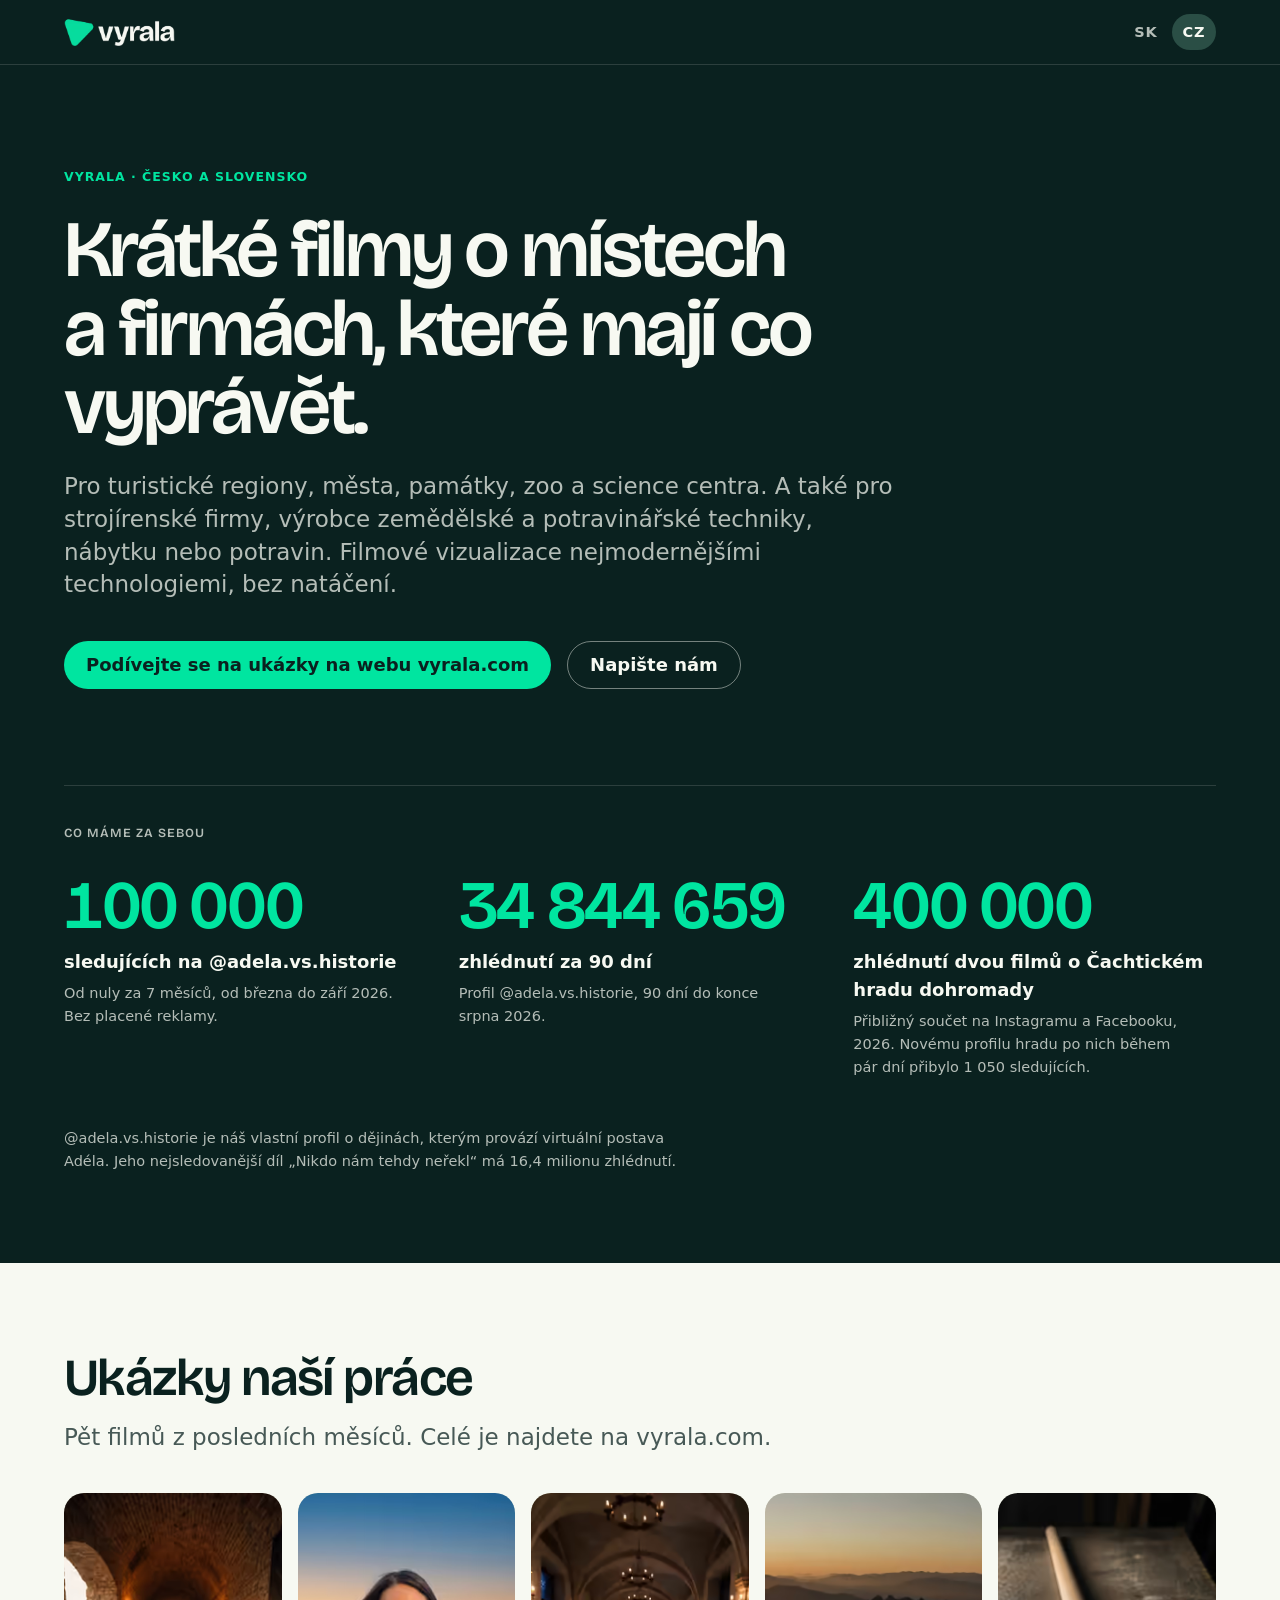
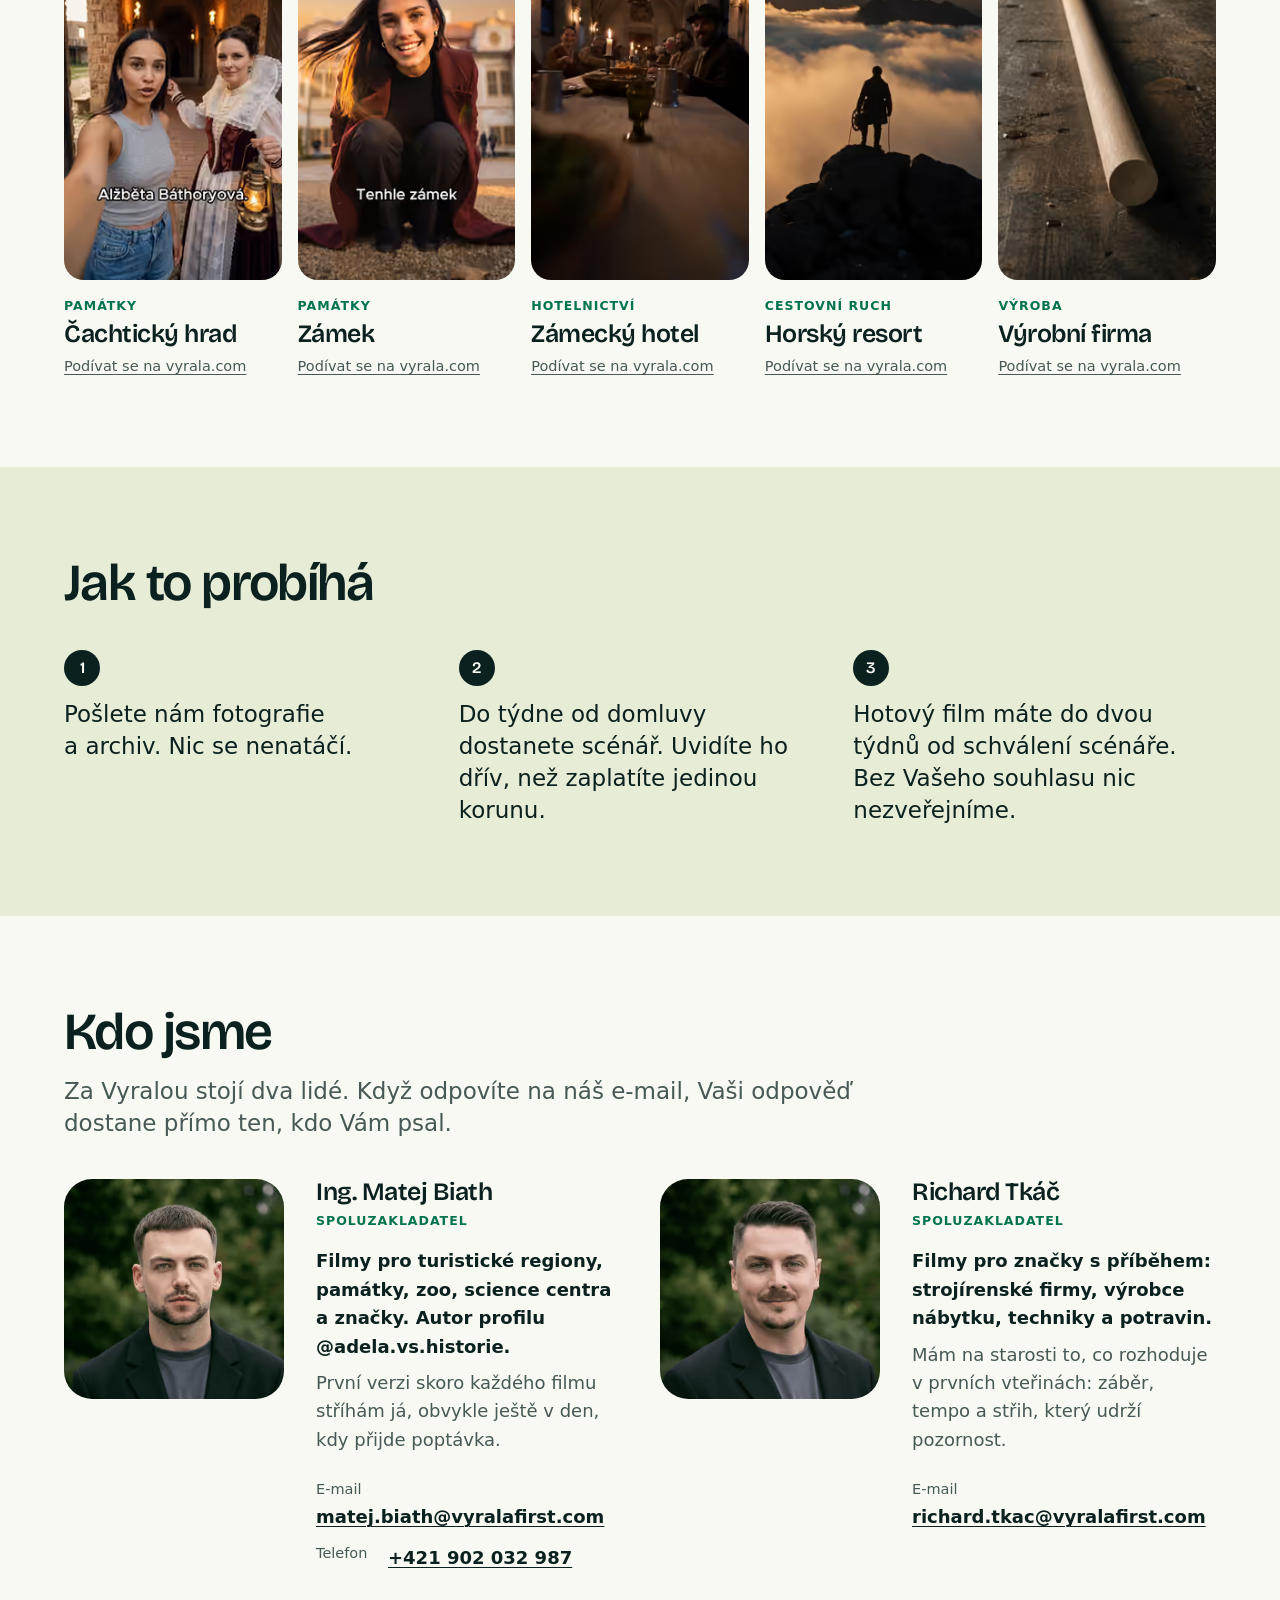
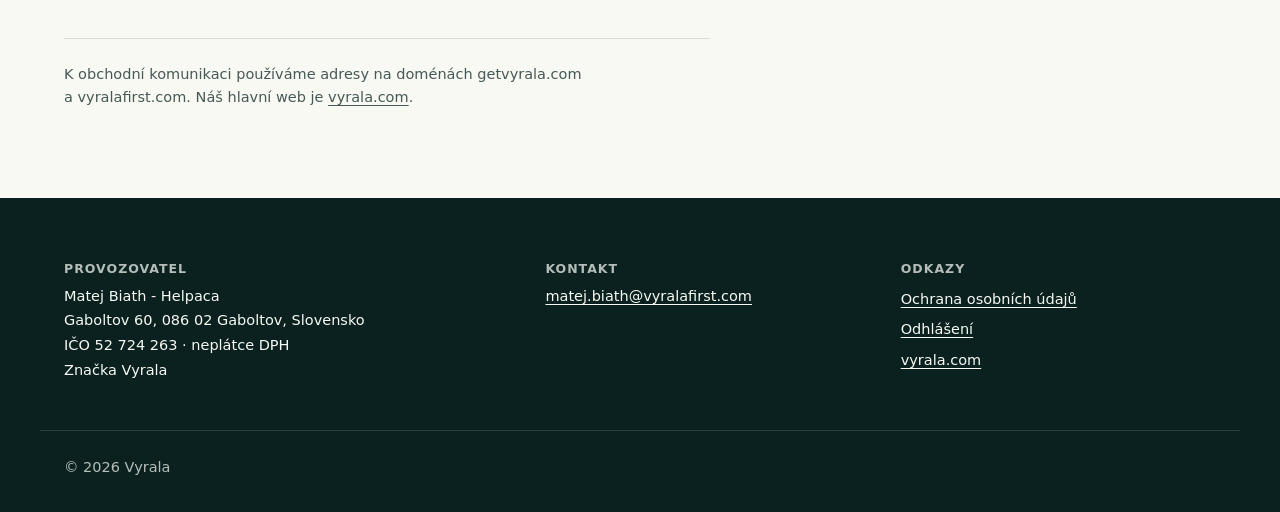
==== cz/index.html @ 88da0f36 "Site build b573002 (custom domain comes after verification)" ====
<!DOCTYPE html>
<html lang="cs">
<head>
<meta charset="utf-8">
<meta name="viewport" content="width=device-width, initial-scale=1">
<meta http-equiv="Content-Security-Policy" content="default-src 'none'; img-src 'self'; style-src 'self'; font-src 'self'; base-uri 'none'; form-action 'none'; upgrade-insecure-requests">
<meta name="referrer" content="strict-origin-when-cross-origin">
<meta name="robots" content="noindex, follow">
<title>Vyrala · krátké filmy pro regiony, památky a firmy</title>
<meta name="description" content="Krátké filmy pro turistické regiony, památky, zoo, science centra a výrobní firmy v Česku a na Slovensku. Nic se nenatáčí, stačí fotografie a archiv.">
<link rel="canonical" href="https://vyralafirst.com/cz/">
<link rel="alternate" hreflang="sk" href="https://vyralafirst.com/">
<link rel="alternate" hreflang="cs" href="https://vyralafirst.com/cz/">
<link rel="alternate" hreflang="x-default" href="https://vyralafirst.com/">
<meta property="og:type" content="website">
<meta property="og:site_name" content="Vyrala">
<meta property="og:locale" content="cs_CZ">
<meta property="og:title" content="Vyrala · krátké filmy pro regiony, památky a firmy">
<meta property="og:description" content="Krátké filmy pro turistické regiony, památky, zoo, science centra a výrobní firmy v Česku a na Slovensku. Nic se nenatáčí, stačí fotografie a archiv.">
<meta property="og:url" content="https://vyralafirst.com/cz/">
<meta property="og:image" content="https://vyralafirst.com/assets/og.jpg">
<meta property="og:image:width" content="1200">
<meta property="og:image:height" content="630">
<meta property="og:image:alt" content="Vyrala">
<meta name="twitter:card" content="summary_large_image">
<meta name="theme-color" content="#0A211F">
<link rel="icon" href="../favicon.ico" sizes="32x32">
<link rel="icon" href="../favicon.svg" type="image/svg+xml">
<link rel="apple-touch-icon" href="../apple-touch-icon.png">
<link rel="preload" href="../assets/fonts/bricolage-600-latin.woff2" as="font" type="font/woff2" crossorigin>
<link rel="stylesheet" href="../assets/styles.42181ab2ae.css">
</head>
<body>
<a class="skip" href="#main">Přeskočit na obsah</a>
<header class="hdr">
  <div class="shell hdr__in">
    <a class="brand" href="../cz/" aria-label="Vyrala, úvodní stránka">
      <picture>
        <source type="image/avif" srcset="../assets/img/logo.avif">
        <source type="image/webp" srcset="../assets/img/logo.webp">
        <img src="../assets/img/logo.png" alt="Vyrala" width="111" height="28">
      </picture>
    </a>
    <nav aria-label="Jazyk stránky"><ul class="langs"><li><a href="../" hreflang="sk" lang="sk" title="Slovenčina">SK</a></li><li><a href="../cz/" hreflang="cs" lang="cs" aria-current="page" title="Čeština">CZ</a></li></ul></nav>
  </div>
</header>
<main id="main">
<section class="hero s-dark" aria-labelledby="h1">
  <div class="shell">
    <p class="eyebrow cap">Vyrala · Česko a Slovensko</p>
    <h1 id="h1" class="t-hero">Krátké filmy o místech a firmách, které mají co vyprávět.</h1>
    <p class="lead">Pro turistické regiony, města, památky, zoo a science centra. A také pro strojírenské firmy, výrobce zemědělské a potravinářské techniky, nábytku nebo potravin. Filmové vizualizace nejmodernějšími technologiemi, bez natáčení.</p>
    <p class="ctas">
      <a class="btn btn--primary" href="https://vyrala.com/cz/" rel="noopener">Podívejte se na ukázky na webu vyrala.com</a>
      <a class="btn btn--ghost" href="mailto:matej.biath@vyralafirst.com">Napište nám</a>
    </p>
  </div>
</section>
<section class="proof s-dark" aria-labelledby="proof-h">
  <div class="shell">
    <h2 id="proof-h" class="cap proof__h">Co máme za sebou</h2>
    <ul class="proof__list">
    <li class="proof__item">
      <p class="proof__num num">100 000</p>
      <p class="proof__label">sledujících na @adela.vs.historie</p>
      <p class="proof__note">Od nuly za 7 měsíců, od března do září 2026. Bez placené reklamy.</p>
    </li>
    <li class="proof__item">
      <p class="proof__num num">34 844 659</p>
      <p class="proof__label">zhlédnutí za 90 dní</p>
      <p class="proof__note">Profil @adela.vs.historie, 90 dní do konce srpna 2026.</p>
    </li>
    <li class="proof__item">
      <p class="proof__num num">400 000</p>
      <p class="proof__label">zhlédnutí dvou filmů o Čachtickém hradu dohromady</p>
      <p class="proof__note">Přibližný součet na Instagramu a Facebooku, 2026. Novému profilu hradu po nich během pár dní přibylo 1 050 sledujících.</p>
    </li>
    </ul>
    <p class="proof__adela">@adela.vs.historie je náš vlastní profil o dějinách, kterým provází virtuální postava Adéla. Jeho nejsledovanější díl „Nikdo nám tehdy neřekl“ má 16,4 milionu zhlédnutí.</p>
  </div>
</section>
<section class="work s-light" aria-labelledby="work-h">
  <div class="shell">
    <h2 id="work-h" class="t-h2">Ukázky naší práce</h2>
    <p class="intro">Pět filmů z posledních měsíců. Celé je najdete na vyrala.com.</p>
  </div>
  <div class="shell work__rail">
    <ul class="work__list">
    <li class="card">
      <a class="card__link" href="https://vyrala.com/cz/#adela" rel="noopener">
        <picture>
  <source type="image/avif" srcset="../assets/img/work-adela-01.avif 1x, ../assets/img/work-adela-01@2x.avif 2x">
  <source type="image/webp" srcset="../assets/img/work-adela-01.webp 1x, ../assets/img/work-adela-01@2x.webp 2x">
  <img class="card__img" src="../assets/img/work-adela-01.jpg" srcset="../assets/img/work-adela-01@2x.jpg 2x" alt="Adéla a žena v dobovém oděvu s lucernou v bráně Čachtického hradu" width="240" height="427" loading="lazy" decoding="async">
</picture>
        <span class="card__tag cap">Památky</span>
        <span class="card__title">Čachtický hrad</span>
        <span class="card__cta">Podívat se na vyrala.com</span>
      </a>
    </li>
    <li class="card">
      <a class="card__link" href="https://vyrala.com/cz/#work" rel="noopener">
        <picture>
  <source type="image/avif" srcset="../assets/img/work-heritage-01.avif 1x, ../assets/img/work-heritage-01@2x.avif 2x">
  <source type="image/webp" srcset="../assets/img/work-heritage-01.webp 1x, ../assets/img/work-heritage-01@2x.webp 2x">
  <img class="card__img" src="../assets/img/work-heritage-01.jpg" srcset="../assets/img/work-heritage-01@2x.jpg 2x" alt="Usměvavá žena ve vínovém kabátě před zámkem ve večerním světle" width="240" height="427" loading="lazy" decoding="async">
</picture>
        <span class="card__tag cap">Památky</span>
        <span class="card__title">Zámek</span>
        <span class="card__cta">Podívat se na vyrala.com</span>
      </a>
    </li>
    <li class="card">
      <a class="card__link" href="https://vyrala.com/cz/#work" rel="noopener">
        <picture>
  <source type="image/avif" srcset="../assets/img/work-hospitality-01.avif 1x, ../assets/img/work-hospitality-01@2x.avif 2x">
  <source type="image/webp" srcset="../assets/img/work-hospitality-01.webp 1x, ../assets/img/work-hospitality-01@2x.webp 2x">
  <img class="card__img" src="../assets/img/work-hospitality-01.jpg" srcset="../assets/img/work-hospitality-01@2x.jpg 2x" alt="Hostina u dlouhého stolu v klenutém sále při svíčkách" width="240" height="427" loading="lazy" decoding="async">
</picture>
        <span class="card__tag cap">Hotelnictví</span>
        <span class="card__title">Zámecký hotel</span>
        <span class="card__cta">Podívat se na vyrala.com</span>
      </a>
    </li>
    <li class="card">
      <a class="card__link" href="https://vyrala.com/cz/#work" rel="noopener">
        <picture>
  <source type="image/avif" srcset="../assets/img/work-tourism-01.avif 1x, ../assets/img/work-tourism-01@2x.avif 2x">
  <source type="image/webp" srcset="../assets/img/work-tourism-01.webp 1x, ../assets/img/work-tourism-01@2x.webp 2x">
  <img class="card__img" src="../assets/img/work-tourism-01.jpg" srcset="../assets/img/work-tourism-01@2x.jpg 2x" alt="Postava s lanem na skalním štítu nad mořem mraků při západu slunce" width="240" height="427" loading="lazy" decoding="async">
</picture>
        <span class="card__tag cap">Cestovní ruch</span>
        <span class="card__title">Horský resort</span>
        <span class="card__cta">Podívat se na vyrala.com</span>
      </a>
    </li>
    <li class="card">
      <a class="card__link" href="https://vyrala.com/cz/#work" rel="noopener">
        <picture>
  <source type="image/avif" srcset="../assets/img/work-manufacturing-01.avif 1x, ../assets/img/work-manufacturing-01@2x.avif 2x">
  <source type="image/webp" srcset="../assets/img/work-manufacturing-01.webp 1x, ../assets/img/work-manufacturing-01@2x.webp 2x">
  <img class="card__img" src="../assets/img/work-manufacturing-01.jpg" srcset="../assets/img/work-manufacturing-01@2x.jpg 2x" alt="Hladká dřevěná tyč na starém pracovním stole v dílně" width="240" height="427" loading="lazy" decoding="async">
</picture>
        <span class="card__tag cap">Výroba</span>
        <span class="card__title">Výrobní firma</span>
        <span class="card__cta">Podívat se na vyrala.com</span>
      </a>
    </li>
    </ul>
  </div>
</section>
<section class="how s-sage" aria-labelledby="how-h">
  <div class="shell">
    <h2 id="how-h" class="t-h2">Jak to probíhá</h2>
    <ol class="how__list">
      <li>Pošlete nám fotografie a archiv. Nic se nenatáčí.</li>
      <li>Do týdne od domluvy dostanete scénář. Uvidíte ho dřív, než zaplatíte jedinou korunu.</li>
      <li>Hotový film máte do dvou týdnů od schválení scénáře. Bez Vašeho souhlasu nic nezveřejníme.</li>
    </ol>
  </div>
</section>
<section class="team s-light" aria-labelledby="team-h">
  <div class="shell">
    <h2 id="team-h" class="t-h2">Kdo jsme</h2>
    <p class="intro">Za Vyralou stojí dva lidé. Když odpovíte na náš e-mail, Vaši odpověď dostane přímo ten, kdo Vám psal.</p>
    <ul class="team__list">
    <li class="person">
      <picture>
  <source type="image/avif" srcset="../assets/img/team-matej.avif 1x, ../assets/img/team-matej@2x.avif 2x">
  <source type="image/webp" srcset="../assets/img/team-matej.webp 1x, ../assets/img/team-matej@2x.webp 2x">
  <img class="person__img" src="../assets/img/team-matej.jpg" srcset="../assets/img/team-matej@2x.jpg 2x" alt="Portrét: Matej Biath" width="320" height="320" loading="lazy" decoding="async">
</picture>
      <div class="person__body">
        <h3 class="person__name">Ing. Matej Biath</h3>
        <p class="person__role cap">Spoluzakladatel</p>
        <p class="person__focus">Filmy pro turistické regiony, památky, zoo, science centra a značky. Autor profilu @adela.vs.historie.</p>
        <p class="person__bio">První verzi skoro každého filmu stříhám já, obvykle ještě v den, kdy přijde poptávka.</p>
        <dl class="person__contact">
          <div><dt>E-mail</dt><dd><a href="mailto:matej.biath@vyralafirst.com">matej.biath@vyralafirst.com</a></dd></div>
          <div><dt>Telefon</dt><dd><a href="tel:+421902032987">+421&nbsp;902&nbsp;032&nbsp;987</a></dd></div>
        </dl>
      </div>
    </li>
    <li class="person">
      <picture>
  <source type="image/avif" srcset="../assets/img/team-richard.avif 1x, ../assets/img/team-richard@2x.avif 2x">
  <source type="image/webp" srcset="../assets/img/team-richard.webp 1x, ../assets/img/team-richard@2x.webp 2x">
  <img class="person__img" src="../assets/img/team-richard.jpg" srcset="../assets/img/team-richard@2x.jpg 2x" alt="Portrét: Richard Tkáč" width="320" height="320" loading="lazy" decoding="async">
</picture>
      <div class="person__body">
        <h3 class="person__name">Richard Tkáč</h3>
        <p class="person__role cap">Spoluzakladatel</p>
        <p class="person__focus">Filmy pro značky s příběhem: strojírenské firmy, výrobce nábytku, techniky a potravin.</p>
        <p class="person__bio">Mám na starosti to, co rozhoduje v prvních vteřinách: záběr, tempo a střih, který udrží pozornost.</p>
        <dl class="person__contact">
          <div><dt>E-mail</dt><dd><a href="mailto:richard.tkac@vyralafirst.com">richard.tkac@vyralafirst.com</a></dd></div>
          
        </dl>
      </div>
    </li>
    </ul>
    <p class="transparency">K obchodní komunikaci používáme adresy na doménách getvyrala.com a vyralafirst.com. Náš hlavní web je <a href="https://vyrala.com/cz/" rel="noopener">vyrala.com</a>.</p>
  </div>
</section>
</main>
<footer class="ftr">
  <div class="shell ftr__grid">
    <section aria-labelledby="ftr-imprint">
      <h2 class="cap" id="ftr-imprint">Provozovatel</h2>
      <address>Matej Biath - Helpaca<br>Gaboltov 60, 086 02 Gaboltov, Slovensko<br>IČO 52 724 263 · neplátce DPH<br>Značka Vyrala</address>
    </section>
    <section aria-labelledby="ftr-contact">
      <h2 class="cap" id="ftr-contact">Kontakt</h2>
      <p><a href="mailto:matej.biath@vyralafirst.com">matej.biath@vyralafirst.com</a></p>
    </section>
    <nav aria-labelledby="ftr-links">
      <h2 class="cap" id="ftr-links">Odkazy</h2>
      <ul class="ftr__links">
        <li><a href="../cz/ochrana-udaju/">Ochrana osobních údajů</a></li>
        <li><a href="../cz/odhlaseni/">Odhlášení</a></li>
        <li><a href="https://vyrala.com/cz/" rel="noopener">vyrala.com</a></li>
      </ul>
    </nav>
  </div>
  <div class="shell ftr__base"><p>© 2026 Vyrala</p></div>
</footer>
</body>
</html>
---- assets/styles.42181ab2ae.css ----
/* Vyrala sending-domain page. Tokens mirror vyrala-web site/dist/assets/styles.css :root
   (forest / paper / sage / accent). Single theme, like vyrala.com. No animation. */

@font-face {
  font-family: "Bricolage Grotesque";
  font-style: normal;
  font-weight: 600;
  font-display: swap;
  src: url(fonts/bricolage-600-latin.woff2) format("woff2");
  unicode-range: U+0000-00FF, U+0131, U+0152-0153, U+02BB-02BC, U+02C6, U+02DA, U+02DC, U+0304, U+0308, U+0329, U+2000-206F, U+20AC, U+2122, U+2191, U+2193, U+2212, U+2215, U+FEFF, U+FFFD;
}
@font-face {
  font-family: "Bricolage Grotesque";
  font-style: normal;
  font-weight: 600;
  font-display: swap;
  src: url(fonts/bricolage-600-latin-ext.woff2) format("woff2");
  unicode-range: U+0100-02BA, U+02BD-02C5, U+02C7-02CC, U+02CE-02D7, U+02DD-02FF, U+0304, U+0308, U+0329, U+1D00-1DBF, U+1E00-1E9F, U+1EF2-1EFF, U+2020, U+20A0-20AB, U+20AD-20C0, U+2113, U+2C60-2C7F, U+A720-A7FF;
}
/* metric-matched fallback from vyrala-web, keeps CLS at zero while the font swaps in */
@font-face {
  font-family: "Bricolage Fallback";
  src: local("Arial Bold"), local("Arial-BoldMT"), local("Arial");
  size-adjust: 103%;
  ascent-override: 93%;
  descent-override: 24%;
  line-gap-override: 0%;
}

:root {
  --paper: #F7F9F2;
  --forest: #0A211F;
  --panel: #2A4E45;
  --sage: #E6ECD6;
  --accent: #00E5A0;
  --accent-deep: #00734F;
  --mint: #8DFDBA;

  --on-dark-70: rgba(247, 249, 242, .72);
  --on-light-70: rgba(10, 33, 31, .74);
  --hair-dark: rgba(247, 249, 242, .14);
  --hair-light: rgba(10, 33, 31, .13);

  --ff-display: "Bricolage Grotesque", "Bricolage Fallback", system-ui, sans-serif;
  --ff-body: system-ui, -apple-system, "Segoe UI", Roboto, "Helvetica Neue", Arial, sans-serif;

  --fs-cap: 12.5px;
  --fs-sm: 14.5px;
  --fs-body: clamp(16px, .55vw + 14.4px, 18px);
  --fs-lead: clamp(18px, .9vw + 14.5px, 23px);
  --fs-h3: clamp(20px, .8vw + 16.5px, 25px);
  --fs-h2: clamp(30px, 3vw + 14px, 52px);
  --fs-hero: clamp(34px, 5.4vw + 12px, 80px);
  --fs-stat: clamp(38px, 4.6vw + 16px, 68px);

  --s1: 8px; --s2: 16px; --s3: 24px; --s4: 32px; --s5: 40px;
  --s6: 48px; --s7: 64px; --s8: 96px;
  --sect: clamp(56px, 7vw, 112px);
  --gut: var(--s2);

  --r-media: 20px;
  --r-plate: 28px;
  --r-pill: 999px;
}
@media (min-width: 768px) { :root { --gut: var(--s3); } }

*, *::before, *::after { box-sizing: border-box; }
html { -webkit-text-size-adjust: 100%; text-size-adjust: 100%; }
body {
  margin: 0;
  background: var(--forest);
  color: var(--paper);
  font-family: var(--ff-body);
  font-size: var(--fs-body);
  line-height: 1.58;
}
img { display: block; max-width: 100%; height: auto; }
h1, h2, h3 { font-family: var(--ff-display); font-weight: 600; line-height: 1.05; margin: 0; }
p, ul, ol, dl, dd, address { margin: 0; }
ul, ol { padding: 0; list-style: none; }
address { font-style: normal; }
a { color: inherit; text-underline-offset: .18em; text-decoration-thickness: 1px; }
a:hover { text-decoration-thickness: 2px; }
:focus-visible { outline: 3px solid var(--accent); outline-offset: 3px; border-radius: 4px; }
.s-light :focus-visible, .s-sage :focus-visible { outline-color: var(--accent-deep); }

.shell { max-width: 1200px; margin-inline: auto; padding-inline: var(--gut); }
.cap { font-size: var(--fs-cap); font-weight: 600; letter-spacing: .08em; text-transform: uppercase; }
.num { font-variant-numeric: tabular-nums; }
.dim { color: var(--on-light-70); }
.t-hero { font-size: var(--fs-hero); letter-spacing: -.04em; line-height: .98; }
.t-h2 { font-size: var(--fs-h2); letter-spacing: -.03em; line-height: 1.02; }
.intro { max-width: 60ch; margin-top: var(--s2); color: var(--on-light-70); font-size: var(--fs-lead); line-height: 1.4; }

.s-dark { background: var(--forest); color: var(--paper); }
.s-light { background: var(--paper); color: var(--forest); }
.s-sage { background: var(--sage); color: var(--forest); }

.skip { position: absolute; left: var(--s2); top: -100px; z-index: 10; padding: var(--s1) var(--s2); background: var(--accent); color: var(--forest); font-weight: 600; border-radius: var(--r-pill); }
.skip:focus { top: var(--s1); }

/* header */
.hdr { background: var(--forest); border-bottom: 1px solid var(--hair-dark); }
.hdr__in { display: flex; align-items: center; justify-content: space-between; min-height: 64px; gap: var(--s2); }
.brand { display: inline-flex; padding: var(--s1) 0; }
.brand img { width: 111px; height: 28px; }
.langs { display: flex; gap: 4px; }
.langs a {
  display: inline-flex; align-items: center; justify-content: center;
  min-width: 44px; min-height: 36px; padding: 0 var(--s1);
  border-radius: var(--r-pill); font-size: var(--fs-sm); font-weight: 600; letter-spacing: .06em;
  text-decoration: none; color: var(--on-dark-70);
}
.langs a:hover { color: var(--paper); }
.langs a[aria-current="page"] { background: var(--panel); color: var(--paper); }

/* hero */
.hero { padding-block: clamp(48px, 8vw, 120px) var(--s6); }
.eyebrow { color: var(--accent); margin-bottom: var(--s3); }
.hero h1 { max-width: 16ch; }
.lead { max-width: 58ch; margin-top: var(--s3); font-size: var(--fs-lead); line-height: 1.42; color: var(--on-dark-70); }
.ctas { display: flex; flex-wrap: wrap; gap: var(--s2); margin-top: var(--s5); }

.btn {
  display: inline-flex; flex-direction: column; justify-content: center; align-items: flex-start;
  min-height: 48px; padding: 12px 22px; border-radius: var(--r-pill);
  font-weight: 600; text-decoration: none; line-height: 1.25;
}
.btn--primary { background: var(--accent); color: var(--forest); }
.btn--primary:hover { background: var(--mint); }
.btn--ghost { border: 1.5px solid var(--hair-dark); border-color: rgba(247, 249, 242, .45); color: var(--paper); }
.btn--ghost:hover { border-color: var(--paper); }
.btn--dark { background: var(--forest); color: var(--paper); border-radius: 18px; padding: 14px 22px; }
.btn--dark:hover { background: var(--panel); }
.btn__sub { font-weight: 400; font-size: var(--fs-sm); color: var(--on-dark-70); overflow-wrap: anywhere; }

/* proof strip */
.proof { padding-block: var(--s6) var(--sect); }
.proof__h { color: var(--on-dark-70); padding-top: var(--s5); border-top: 1px solid var(--hair-dark); }
.proof__list { display: grid; gap: var(--s5); margin-top: var(--s4); }
.proof__num { font-family: var(--ff-display); font-weight: 600; font-size: var(--fs-stat); line-height: 1; letter-spacing: -.035em; color: var(--accent); white-space: nowrap; }
.proof__label { margin-top: var(--s1); font-weight: 600; max-width: 30ch; }
.proof__note { margin-top: 6px; font-size: var(--fs-sm); color: var(--on-dark-70); max-width: 36ch; }
.proof__adela { margin-top: var(--s6); max-width: 70ch; font-size: var(--fs-sm); color: var(--on-dark-70); }
@media (min-width: 900px) { .proof__list { grid-template-columns: repeat(3, 1fr); gap: var(--s4); } }

/* portfolio */
.work { padding-block: var(--sect); }
.work__rail { margin-top: var(--s5); }
.work__list {
  display: grid; grid-auto-flow: column; grid-auto-columns: min(62vw, 240px); gap: var(--s2);
  overflow-x: auto; scroll-snap-type: x mandatory; overscroll-behavior-x: contain;
  padding-bottom: var(--s2); scrollbar-width: thin;
}
.card { scroll-snap-align: start; }
.card__link { display: flex; flex-direction: column; text-decoration: none; border-radius: var(--r-media); }
.card__img { width: 100%; aspect-ratio: 9 / 16; object-fit: cover; border-radius: var(--r-media); background: var(--sage); }
.card__tag { margin-top: var(--s2); color: var(--accent-deep); }
.card__title { margin-top: 4px; font-family: var(--ff-display); font-weight: 600; font-size: var(--fs-h3); letter-spacing: -.02em; line-height: 1.15; }
.card__cta { margin-top: 6px; font-size: var(--fs-sm); color: var(--on-light-70); text-decoration: underline; text-underline-offset: .18em; }
.card__link:hover .card__cta { color: var(--forest); }
@media (min-width: 1024px) {
  .work__list { grid-auto-flow: row; grid-template-columns: repeat(5, 1fr); overflow: visible; padding-bottom: 0; }
}

/* how */
.how { padding-block: var(--sect); }
.how__list { counter-reset: step; display: grid; gap: var(--s4); margin-top: var(--s5); }
.how__list li { counter-increment: step; position: relative; padding-top: var(--s6); max-width: 36ch; font-size: var(--fs-lead); line-height: 1.4; }
.how__list li::before {
  content: counter(step); position: absolute; top: 0; left: 0;
  width: 36px; height: 36px; display: grid; place-items: center; border-radius: 50%;
  background: var(--forest); color: var(--paper); font-family: var(--ff-display); font-weight: 600; font-size: 16px;
}
@media (min-width: 900px) { .how__list { grid-template-columns: repeat(3, 1fr); } }

/* team */
.team { padding-block: var(--sect); }
.team__list { display: grid; gap: var(--s6); margin-top: var(--s5); }
.person { display: grid; gap: var(--s3); align-content: start; }
.person__img { width: 100%; max-width: 320px; aspect-ratio: 1; object-fit: cover; border-radius: var(--r-plate); }
.person__name { font-size: var(--fs-h3); letter-spacing: -.02em; }
.person__role { margin-top: 6px; color: var(--accent-deep); }
.person__focus { margin-top: var(--s2); font-weight: 600; }
.person__bio { margin-top: var(--s1); color: var(--on-light-70); }
.person__contact { margin-top: var(--s3); display: grid; gap: var(--s1); }
.person__contact div { display: flex; flex-wrap: wrap; gap: 0 var(--s1); }
.person__contact dt { font-size: var(--fs-sm); color: var(--on-light-70); min-width: 64px; }
.person__contact dd a { display: inline-block; padding-block: 2px; font-weight: 600; overflow-wrap: anywhere; }
@media (min-width: 768px) { .team__list { grid-template-columns: 1fr 1fr; gap: var(--s5); } }
@media (min-width: 1024px) { .person { grid-template-columns: 220px 1fr; gap: var(--s4); } }
.transparency { margin-top: var(--s7); padding-top: var(--s3); border-top: 1px solid var(--hair-light); max-width: 70ch; font-size: var(--fs-sm); color: var(--on-light-70); }

/* text pages */
.doc { padding-block: clamp(48px, 7vw, 96px) var(--sect); }
.doc__in { max-width: calc(72ch + 2 * var(--gut)); }
.doc h2 { font-size: var(--fs-h3); letter-spacing: -.02em; margin-top: var(--s5); }
.doc p { margin-top: var(--s2); max-width: 70ch; }
.doc .intro { margin-top: var(--s3); }
.doc p.callout, .doc .callout { margin-top: var(--s5); padding: var(--s3); border-radius: var(--r-media); background: var(--sage); }
.doc .callout h2 { margin-top: 0; }
.doc__updated { font-size: var(--fs-sm); color: var(--on-light-70); margin-top: var(--s6) !important; }
.optout__btns { display: grid; gap: var(--s2); margin-top: var(--s4); max-width: 480px; }
.optout__btns .btn { width: 100%; }

/* footer */
.ftr { background: var(--forest); color: var(--paper); padding-block: var(--s7) var(--s4); font-size: var(--fs-sm); }
.ftr__grid { display: grid; gap: var(--s5); }
.ftr h2 { font-family: var(--ff-body); color: var(--on-dark-70); margin-bottom: var(--s1); }
.ftr address, .ftr p { line-height: 1.7; }
.ftr__links li a { display: inline-block; padding-block: 4px; }
.ftr__base { margin-top: var(--s6); padding-top: var(--s3); border-top: 1px solid var(--hair-dark); color: var(--on-dark-70); }
@media (min-width: 768px) { .ftr__grid { grid-template-columns: 1.4fr 1fr 1fr; } }

@media (prefers-reduced-motion: reduce) { * { scroll-behavior: auto !important; } }
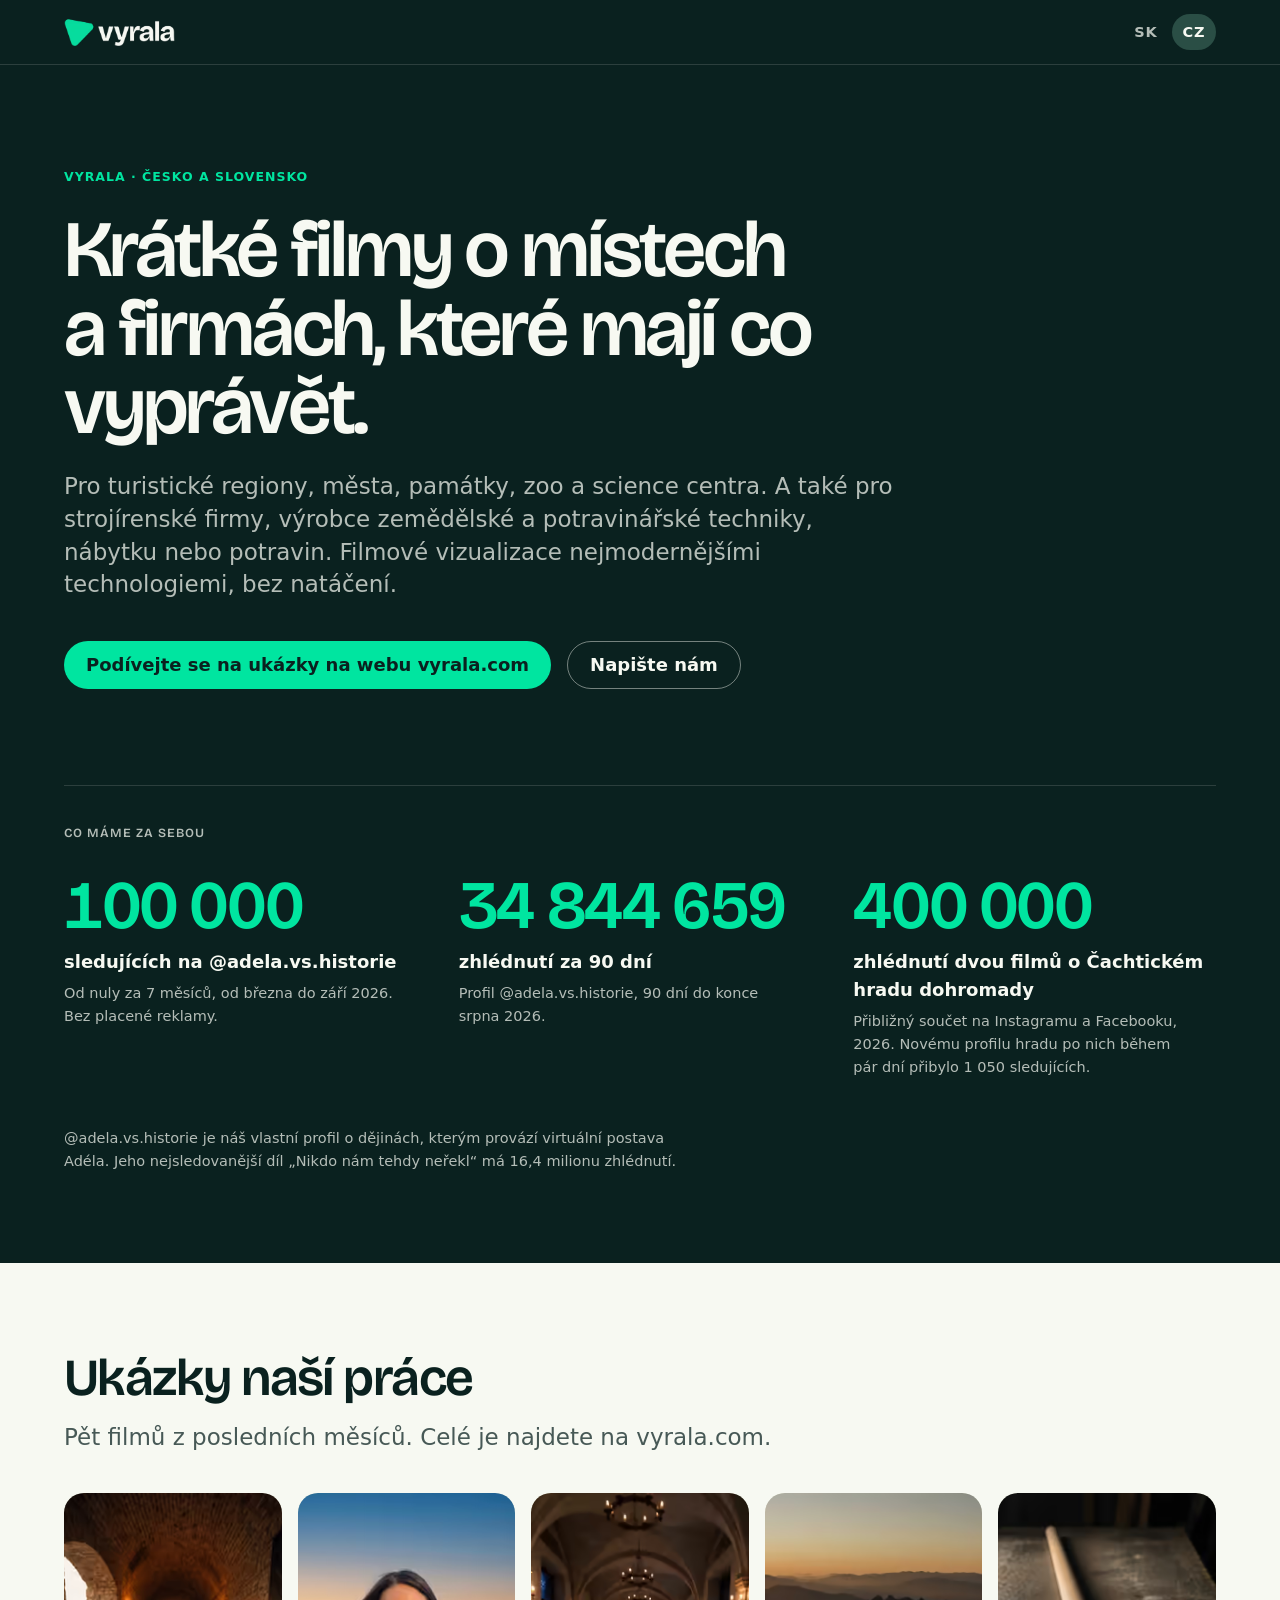
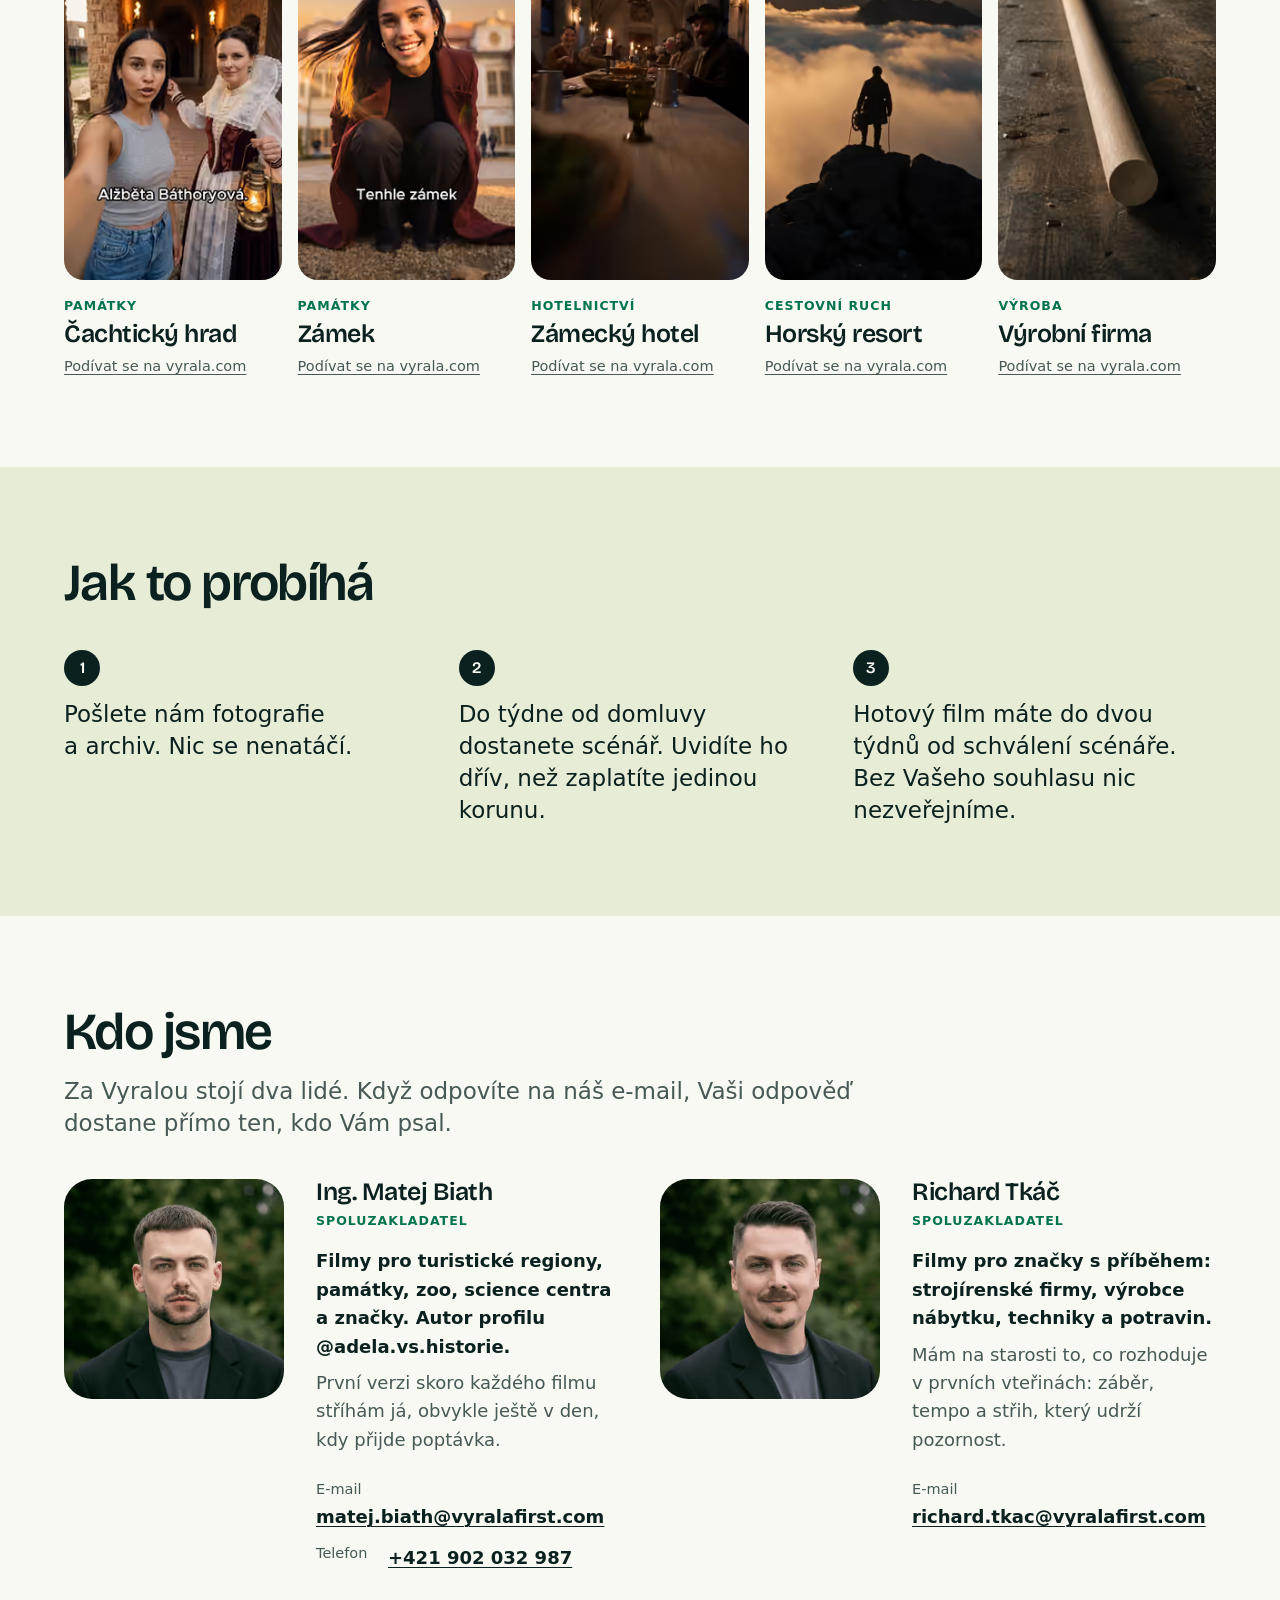
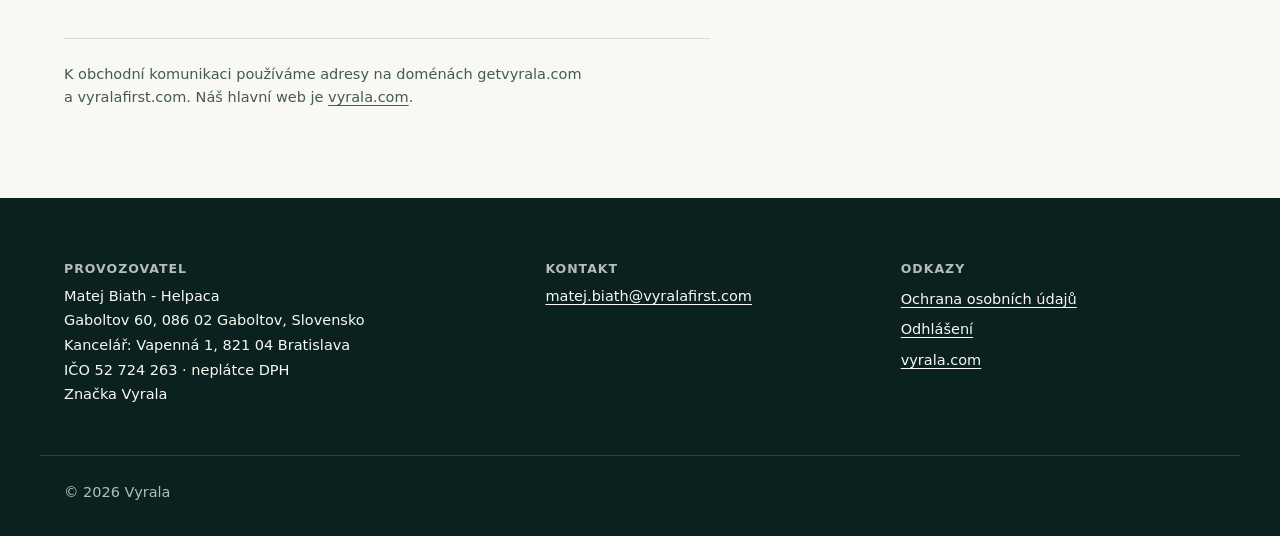
==== commit 2f531fc3: "Site build 8621146" ====
--- a/cz/index.html
+++ b/cz/index.html
@@ -207,7 +207,7 @@
   <div class="shell ftr__grid">
     <section aria-labelledby="ftr-imprint">
       <h2 class="cap" id="ftr-imprint">Provozovatel</h2>
-      <address>Matej Biath - Helpaca<br>Gaboltov 60, 086 02 Gaboltov, Slovensko<br>IČO 52 724 263 · neplátce DPH<br>Značka Vyrala</address>
+      <address>Matej Biath - Helpaca<br>Gaboltov 60, 086 02 Gaboltov, Slovensko<br>Kancelář: Vapenná 1, 821 04 Bratislava<br>IČO 52 724 263 · neplátce DPH<br>Značka Vyrala</address>
     </section>
     <section aria-labelledby="ftr-contact">
       <h2 class="cap" id="ftr-contact">Kontakt</h2>
